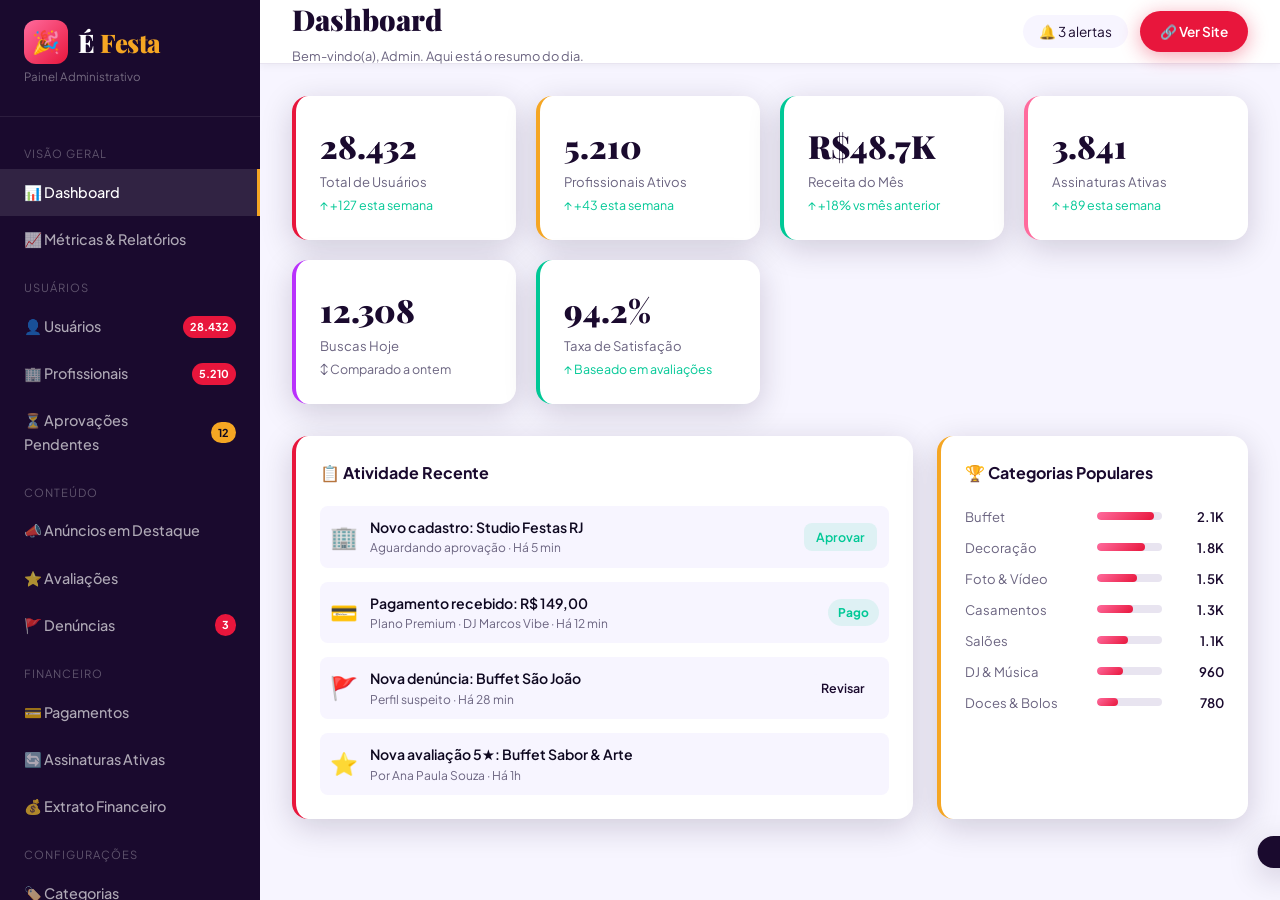
==== admin/index.html @ 1013c0ad "Add files via upload" ====
<!DOCTYPE html>
<html lang="pt-BR">
<head>
  <meta charset="UTF-8">
  <meta name="viewport" content="width=device-width, initial-scale=1.0">
  <title>Painel Administrativo — É Festa</title>
  <link rel="stylesheet" href="../css/style.css">
  <style>
    body { background: var(--cinza-claro); }
    .admin-topbar {
      height: 64px;
      background: white;
      border-bottom: 1px solid var(--cinza-medio);
      display: flex;
      align-items: center;
      justify-content: space-between;
      padding: 0 32px;
      position: fixed;
      top: 0;
      left: 260px;
      right: 0;
      z-index: 50;
      box-shadow: 0 2px 8px rgba(0,0,0,0.05);
    }
    .admin-sidebar { padding-top: 0; }
    .admin-logo-sidebar {
      padding: 20px 24px 30px;
      border-bottom: 1px solid rgba(255,255,255,0.08);
      margin-bottom: 12px;
    }
    .nav-group-title {
      font-size: 0.7rem;
      text-transform: uppercase;
      letter-spacing: 1px;
      color: rgba(255,255,255,0.3);
      padding: 16px 24px 6px;
    }
    .badge-nav {
      margin-left: auto;
      background: var(--cor-primaria);
      color: white;
      font-size: 0.68rem;
      font-weight: 700;
      padding: 2px 7px;
      border-radius: 100px;
    }
    .admin-main { padding-top: 96px; }
    .page-titulo {
      font-family: var(--fonte-display);
      font-size: 1.8rem;
      font-weight: 900;
      color: var(--cor-terciaria);
      margin-bottom: 4px;
    }
    .tabela-admin {
      width: 100%;
      border-collapse: collapse;
      font-size: 0.88rem;
    }
    .tabela-admin th {
      background: var(--cinza-claro);
      padding: 12px 16px;
      text-align: left;
      font-size: 0.78rem;
      font-weight: 700;
      text-transform: uppercase;
      letter-spacing: 0.5px;
      color: var(--cinza-texto);
    }
    .tabela-admin td {
      padding: 14px 16px;
      border-bottom: 1px solid var(--cinza-medio);
      color: var(--preto-suave);
    }
    .tabela-admin tr:hover td { background: var(--cinza-claro); }
    .status-ativo { background: rgba(0,200,150,0.1); color: var(--cor-verde); padding: 4px 10px; border-radius: 100px; font-size: 0.75rem; font-weight: 700; }
    .status-pendente { background: rgba(245,166,35,0.1); color: var(--cor-secundaria); padding: 4px 10px; border-radius: 100px; font-size: 0.75rem; font-weight: 700; }
    .status-bloqueado { background: rgba(232,22,60,0.1); color: var(--cor-primaria); padding: 4px 10px; border-radius: 100px; font-size: 0.75rem; font-weight: 700; }
    .acao-btn { padding: 6px 12px; border-radius: var(--raio-sm); font-size: 0.78rem; font-weight: 600; cursor: pointer; transition: var(--transicao); border: none; margin: 0 2px; }
    .acao-ver { background: var(--cinza-claro); color: var(--cor-terciaria); }
    .acao-bloquear { background: rgba(232,22,60,0.1); color: var(--cor-primaria); }
    .acao-aprovar { background: rgba(0,200,150,0.1); color: var(--cor-verde); }
    .grafico-barra {
      display: flex;
      flex-direction: column;
      gap: 10px;
    }
    .gb-item { display: flex; align-items: center; gap: 12px; }
    .gb-label { font-size: 0.82rem; color: var(--cinza-texto); width: 120px; flex-shrink: 0; }
    .gb-barra-wrap { flex: 1; height: 8px; background: var(--cinza-medio); border-radius: 4px; overflow: hidden; }
    .gb-barra { height: 100%; border-radius: 4px; background: var(--grad-rosa); }
    .gb-val { font-size: 0.82rem; font-weight: 600; color: var(--cor-terciaria); width: 50px; text-align: right; }
    .admin-card-acao {
      display: flex;
      align-items: center;
      gap: 16px;
      padding: 16px;
      background: var(--cinza-claro);
      border-radius: var(--raio-sm);
      margin-bottom: 12px;
      cursor: pointer;
      transition: var(--transicao);
    }
    .admin-card-acao:hover { background: rgba(232,22,60,0.05); }
    .admin-card-acao .emoji { font-size: 1.6rem; }
    .tabs-admin { display: flex; gap: 4px; margin-bottom: 24px; border-bottom: 2px solid var(--cinza-medio); }
    .tab-admin {
      padding: 10px 20px;
      font-size: 0.88rem;
      font-weight: 600;
      color: var(--cinza-texto);
      cursor: pointer;
      border-bottom: 2px solid transparent;
      margin-bottom: -2px;
      transition: var(--transicao);
      background: none;
      border-left: none;
      border-right: none;
      border-top: none;
    }
    .tab-admin.ativo { color: var(--cor-primaria); border-bottom-color: var(--cor-primaria); }
  </style>
</head>
<body>

<!-- SIDEBAR -->
<aside class="admin-sidebar">
  <div class="admin-logo-sidebar">
    <a href="../index.html" class="logo">
      <div class="logo-icon">🎉</div>
      <span class="logo-texto">É <span>Festa</span></span>
    </a>
    <div style="font-size:0.72rem;color:rgba(255,255,255,0.4);margin-top:4px;">Painel Administrativo</div>
  </div>

  <div class="nav-group-title">Visão Geral</div>
  <div class="admin-nav-item ativo" onclick="mostrarSecao('dashboard')">📊 Dashboard</div>
  <div class="admin-nav-item" onclick="mostrarSecao('metricas')">📈 Métricas & Relatórios</div>

  <div class="nav-group-title">Usuários</div>
  <div class="admin-nav-item" onclick="mostrarSecao('usuarios')">👤 Usuários <span class="badge-nav">28.432</span></div>
  <div class="admin-nav-item" onclick="mostrarSecao('profissionais')">🏢 Profissionais <span class="badge-nav">5.210</span></div>
  <div class="admin-nav-item" onclick="mostrarSecao('pendentes')">⏳ Aprovações Pendentes <span class="badge-nav" style="background:var(--cor-secundaria);color:var(--preto-suave);">12</span></div>

  <div class="nav-group-title">Conteúdo</div>
  <div class="admin-nav-item" onclick="mostrarSecao('anuncios')">📣 Anúncios em Destaque</div>
  <div class="admin-nav-item" onclick="mostrarSecao('avaliacoes')">⭐ Avaliações</div>
  <div class="admin-nav-item" onclick="mostrarSecao('denuncias')">🚩 Denúncias <span class="badge-nav">3</span></div>

  <div class="nav-group-title">Financeiro</div>
  <div class="admin-nav-item" onclick="mostrarSecao('pagamentos')">💳 Pagamentos</div>
  <div class="admin-nav-item" onclick="mostrarSecao('assinaturas')">🔄 Assinaturas Ativas</div>
  <div class="admin-nav-item" onclick="mostrarSecao('financeiro')">💰 Extrato Financeiro</div>

  <div class="nav-group-title">Configurações</div>
  <div class="admin-nav-item" onclick="mostrarSecao('categorias-adm')">🏷️ Categorias</div>
  <div class="admin-nav-item" onclick="mostrarSecao('configuracoes')">⚙️ Configurações</div>
  <div class="admin-nav-item" onclick="mostrarSecao('cms')">📄 Páginas & Conteúdo</div>

  <div style="padding: 20px 24px; margin-top: auto; border-top: 1px solid rgba(255,255,255,0.08);">
    <div style="display:flex;align-items:center;gap:10px;">
      <div style="width:36px;height:36px;background:var(--grad-rosa);border-radius:8px;display:flex;align-items:center;justify-content:center;font-size:1rem;">👑</div>
      <div>
        <div style="font-size:0.85rem;font-weight:600;color:white;">Admin Master</div>
        <div style="font-size:0.72rem;color:rgba(255,255,255,0.4);">admin@efesta.com.br</div>
      </div>
    </div>
    <a href="../index.html" style="display:block;margin-top:12px;font-size:0.8rem;color:rgba(255,255,255,0.4);">← Voltar ao site</a>
  </div>
</aside>

<!-- TOPBAR -->
<div class="admin-topbar">
  <div>
    <div class="page-titulo" id="topbar-titulo">Dashboard</div>
    <div style="font-size:0.8rem;color:var(--cinza-texto);" id="topbar-sub">Bem-vindo(a), Admin. Aqui está o resumo do dia.</div>
  </div>
  <div style="display:flex;align-items:center;gap:12px;">
    <button style="background:var(--cinza-claro);border:none;border-radius:100px;padding:8px 16px;font-size:0.85rem;cursor:pointer;font-family:var(--fonte-corpo);color:var(--cor-terciaria);">🔔 3 alertas</button>
    <a href="../index.html" class="btn btn-primario btn-sm">🔗 Ver Site</a>
  </div>
</div>

<!-- MAIN -->
<main class="admin-main">

  <!-- ===== DASHBOARD ===== -->
  <div id="secao-dashboard">
    <div class="stats-grid-admin">
      <div class="stat-admin-card" style="border-color:var(--cor-primaria);">
        <div class="stat-admin-val">28.432</div>
        <div class="stat-admin-label">Total de Usuários</div>
        <div style="font-size:0.78rem;color:var(--cor-verde);margin-top:4px;">↑ +127 esta semana</div>
      </div>
      <div class="stat-admin-card" style="border-color:var(--cor-secundaria);">
        <div class="stat-admin-val">5.210</div>
        <div class="stat-admin-label">Profissionais Ativos</div>
        <div style="font-size:0.78rem;color:var(--cor-verde);margin-top:4px;">↑ +43 esta semana</div>
      </div>
      <div class="stat-admin-card" style="border-color:var(--cor-verde);">
        <div class="stat-admin-val">R$48.7K</div>
        <div class="stat-admin-label">Receita do Mês</div>
        <div style="font-size:0.78rem;color:var(--cor-verde);margin-top:4px;">↑ +18% vs mês anterior</div>
      </div>
      <div class="stat-admin-card" style="border-color:var(--cor-acento);">
        <div class="stat-admin-val">3.841</div>
        <div class="stat-admin-label">Assinaturas Ativas</div>
        <div style="font-size:0.78rem;color:var(--cor-verde);margin-top:4px;">↑ +89 esta semana</div>
      </div>
      <div class="stat-admin-card" style="border-color:#B931FC;">
        <div class="stat-admin-val">12.308</div>
        <div class="stat-admin-label">Buscas Hoje</div>
        <div style="font-size:0.78rem;color:var(--cinza-texto);margin-top:4px;">↕ Comparado a ontem</div>
      </div>
      <div class="stat-admin-card" style="border-color:#00C896;">
        <div class="stat-admin-val">94.2%</div>
        <div class="stat-admin-label">Taxa de Satisfação</div>
        <div style="font-size:0.78rem;color:var(--cor-verde);margin-top:4px;">↑ Baseado em avaliações</div>
      </div>
    </div>

    <div style="display:grid;grid-template-columns:2fr 1fr;gap:24px;">
      <!-- Atividade recente -->
      <div class="stat-admin-card" style="border-left-color:var(--cor-primaria);">
        <div style="font-weight:700;color:var(--cor-terciaria);margin-bottom:20px;font-size:1rem;">📋 Atividade Recente</div>
        <div style="display:flex;flex-direction:column;gap:14px;">
          <div style="display:flex;align-items:center;gap:12px;padding:10px;background:var(--cinza-claro);border-radius:var(--raio-sm);">
            <span style="font-size:1.4rem;">🏢</span>
            <div>
              <div style="font-size:0.88rem;font-weight:600;">Novo cadastro: Studio Festas RJ</div>
              <div style="font-size:0.75rem;color:var(--cinza-texto);">Aguardando aprovação · Há 5 min</div>
            </div>
            <button class="acao-btn acao-aprovar" style="margin-left:auto;" onclick="mostrarToast('✅ Perfil aprovado!','sucesso')">Aprovar</button>
          </div>
          <div style="display:flex;align-items:center;gap:12px;padding:10px;background:var(--cinza-claro);border-radius:var(--raio-sm);">
            <span style="font-size:1.4rem;">💳</span>
            <div>
              <div style="font-size:0.88rem;font-weight:600;">Pagamento recebido: R$ 149,00</div>
              <div style="font-size:0.75rem;color:var(--cinza-texto);">Plano Premium · DJ Marcos Vibe · Há 12 min</div>
            </div>
            <span class="status-ativo" style="margin-left:auto;">Pago</span>
          </div>
          <div style="display:flex;align-items:center;gap:12px;padding:10px;background:var(--cinza-claro);border-radius:var(--raio-sm);">
            <span style="font-size:1.4rem;">🚩</span>
            <div>
              <div style="font-size:0.88rem;font-weight:600;">Nova denúncia: Buffet São João</div>
              <div style="font-size:0.75rem;color:var(--cinza-texto);">Perfil suspeito · Há 28 min</div>
            </div>
            <button class="acao-btn acao-ver" style="margin-left:auto;">Revisar</button>
          </div>
          <div style="display:flex;align-items:center;gap:12px;padding:10px;background:var(--cinza-claro);border-radius:var(--raio-sm);">
            <span style="font-size:1.4rem;">⭐</span>
            <div>
              <div style="font-size:0.88rem;font-weight:600;">Nova avaliação 5★: Buffet Sabor & Arte</div>
              <div style="font-size:0.75rem;color:var(--cinza-texto);">Por Ana Paula Souza · Há 1h</div>
            </div>
          </div>
        </div>
      </div>

      <!-- Categorias populares -->
      <div class="stat-admin-card" style="border-left-color:var(--cor-secundaria);">
        <div style="font-weight:700;color:var(--cor-terciaria);margin-bottom:20px;font-size:1rem;">🏆 Categorias Populares</div>
        <div class="grafico-barra">
          <div class="gb-item"><span class="gb-label">Buffet</span><div class="gb-barra-wrap"><div class="gb-barra" style="width:88%"></div></div><span class="gb-val">2.1K</span></div>
          <div class="gb-item"><span class="gb-label">Decoração</span><div class="gb-barra-wrap"><div class="gb-barra" style="width:74%"></div></div><span class="gb-val">1.8K</span></div>
          <div class="gb-item"><span class="gb-label">Foto & Vídeo</span><div class="gb-barra-wrap"><div class="gb-barra" style="width:62%"></div></div><span class="gb-val">1.5K</span></div>
          <div class="gb-item"><span class="gb-label">Casamentos</span><div class="gb-barra-wrap"><div class="gb-barra" style="width:55%"></div></div><span class="gb-val">1.3K</span></div>
          <div class="gb-item"><span class="gb-label">Salões</span><div class="gb-barra-wrap"><div class="gb-barra" style="width:48%"></div></div><span class="gb-val">1.1K</span></div>
          <div class="gb-item"><span class="gb-label">DJ & Música</span><div class="gb-barra-wrap"><div class="gb-barra" style="width:40%"></div></div><span class="gb-val">960</span></div>
          <div class="gb-item"><span class="gb-label">Doces & Bolos</span><div class="gb-barra-wrap"><div class="gb-barra" style="width:32%"></div></div><span class="gb-val">780</span></div>
        </div>
      </div>
    </div>
  </div>

  <!-- ===== USUÁRIOS ===== -->
  <div id="secao-usuarios" style="display:none;">
    <div style="display:flex;justify-content:space-between;align-items:center;margin-bottom:24px;">
      <div>
        <h2 class="page-titulo" style="font-size:1.4rem;">👤 Usuários</h2>
      </div>
      <div style="display:flex;gap:12px;">
        <input type="text" placeholder="Buscar usuário..." style="padding:10px 16px;border:2px solid var(--cinza-medio);border-radius:100px;font-family:var(--fonte-corpo);font-size:0.88rem;outline:none;">
        <button onclick="mostrarToast('📤 Exportando lista...','sucesso')" class="btn btn-secundario btn-sm">📤 Exportar</button>
      </div>
    </div>
    <div class="stat-admin-card" style="padding:0;overflow:hidden;">
      <table class="tabela-admin">
        <thead>
          <tr>
            <th>#</th>
            <th>Nome</th>
            <th>E-mail</th>
            <th>Telefone</th>
            <th>Cadastro</th>
            <th>Status</th>
            <th>Ações</th>
          </tr>
        </thead>
        <tbody>
          <tr>
            <td>1</td>
            <td><strong>Ana Paula Souza</strong></td>
            <td>ana@email.com</td>
            <td>(11) 99999-0001</td>
            <td>10/01/2025</td>
            <td><span class="status-ativo">Ativo</span></td>
            <td>
              <button class="acao-btn acao-ver">Ver</button>
              <button class="acao-btn acao-bloquear" onclick="mostrarToast('⚠️ Usuário bloqueado','')">Bloquear</button>
            </td>
          </tr>
          <tr>
            <td>2</td>
            <td><strong>Carlos Mendes</strong></td>
            <td>carlos@email.com</td>
            <td>(21) 98888-0002</td>
            <td>12/01/2025</td>
            <td><span class="status-ativo">Ativo</span></td>
            <td>
              <button class="acao-btn acao-ver">Ver</button>
              <button class="acao-btn acao-bloquear" onclick="mostrarToast('⚠️ Usuário bloqueado','')">Bloquear</button>
            </td>
          </tr>
          <tr>
            <td>3</td>
            <td><strong>Beatriz Costa</strong></td>
            <td>bea@email.com</td>
            <td>(31) 97777-0003</td>
            <td>15/01/2025</td>
            <td><span class="status-pendente">Pendente</span></td>
            <td>
              <button class="acao-btn acao-ver">Ver</button>
              <button class="acao-btn acao-aprovar" onclick="mostrarToast('✅ Usuário aprovado!','sucesso')">Aprovar</button>
            </td>
          </tr>
          <tr>
            <td>4</td>
            <td><strong>João Silva</strong></td>
            <td>joao@email.com</td>
            <td>(41) 96666-0004</td>
            <td>18/01/2025</td>
            <td><span class="status-bloqueado">Bloqueado</span></td>
            <td>
              <button class="acao-btn acao-ver">Ver</button>
              <button class="acao-btn acao-aprovar" onclick="mostrarToast('✅ Usuário desbloqueado!','sucesso')">Desbloquear</button>
            </td>
          </tr>
        </tbody>
      </table>
    </div>
  </div>

  <!-- ===== FINANCEIRO ===== -->
  <div id="secao-financeiro" style="display:none;">
    <h2 class="page-titulo" style="font-size:1.4rem;margin-bottom:24px;">💰 Extrato Financeiro</h2>
    <div class="stats-grid-admin" style="grid-template-columns:repeat(3,1fr);">
      <div class="stat-admin-card" style="border-color:var(--cor-verde);">
        <div class="stat-admin-val" style="color:var(--cor-verde);">R$48.720</div>
        <div class="stat-admin-label">Receita Total (Mês)</div>
      </div>
      <div class="stat-admin-card" style="border-color:var(--cor-secundaria);">
        <div class="stat-admin-val">3.841</div>
        <div class="stat-admin-label">Assinaturas Ativas</div>
      </div>
      <div class="stat-admin-card" style="border-color:var(--cor-acento);">
        <div class="stat-admin-val">R$12.300</div>
        <div class="stat-admin-label">Anúncios Destaque</div>
      </div>
    </div>
    <div class="stat-admin-card" style="padding:0;overflow:hidden;margin-top:0;">
      <div style="padding:20px 24px;border-bottom:1px solid var(--cinza-medio);font-weight:700;color:var(--cor-terciaria);">Últimas transações</div>
      <table class="tabela-admin">
        <thead>
          <tr>
            <th>Data</th>
            <th>Profissional</th>
            <th>Tipo</th>
            <th>Valor</th>
            <th>Status</th>
            <th>Método</th>
          </tr>
        </thead>
        <tbody>
          <tr><td>26/03/2025</td><td>DJ Marcos Vibe</td><td>Plano Premium</td><td><strong>R$ 149,00</strong></td><td><span class="status-ativo">Pago</span></td><td>Mercado Pago</td></tr>
          <tr><td>25/03/2025</td><td>Studio Flor & Vida</td><td>Anúncio Destaque</td><td><strong>R$ 89,00</strong></td><td><span class="status-ativo">Pago</span></td><td>Cartão</td></tr>
          <tr><td>25/03/2025</td><td>Lente Mágica</td><td>Plano Profissional</td><td><strong>R$ 89,00</strong></td><td><span class="status-ativo">Pago</span></td><td>Pix</td></tr>
          <tr><td>24/03/2025</td><td>Buffet Sabor & Arte</td><td>Anúncio Destaque</td><td><strong>R$ 249,00</strong></td><td><span class="status-ativo">Pago</span></td><td>Mercado Pago</td></tr>
          <tr><td>24/03/2025</td><td>Doce Vida Confeitaria</td><td>Plano Premium</td><td><strong>R$ 149,00</strong></td><td><span class="status-pendente">Pendente</span></td><td>Boleto</td></tr>
        </tbody>
      </table>
    </div>
  </div>

</main>

<div class="toast" id="toast"></div>

<script src="../js/main.js"></script>
<script>
function mostrarSecao(id) {
  document.querySelectorAll('[id^="secao-"]').forEach(s => s.style.display = 'none');
  const el = document.getElementById('secao-' + id);
  if (el) el.style.display = 'block';
  document.querySelectorAll('.admin-nav-item').forEach(n => n.classList.remove('ativo'));
  event.target.classList.add('ativo');
  const titulos = {
    dashboard:'Dashboard',usuarios:'Usuários',profissionais:'Profissionais',
    pagamentos:'Pagamentos',financeiro:'Extrato Financeiro',pendentes:'Aprovações Pendentes',
    anuncios:'Anúncios em Destaque',avaliacoes:'Avaliações',denuncias:'Denúncias',
    configuracoes:'Configurações',metricas:'Métricas & Relatórios',
    categorias_adm:'Categorias',cms:'Páginas & Conteúdo',assinaturas:'Assinaturas'
  };
  document.getElementById('topbar-titulo').textContent = titulos[id] || 'Painel';
  document.getElementById('topbar-sub').textContent = 'Gerenciamento › ' + (titulos[id] || id);
}
</script>
</body>
</html>
---- css/style.css ----
/* =============================================
   É FESTA — Design System
   Paleta: Festivo, quente, vibrante e elegante
   ============================================= */

@import url('https://fonts.googleapis.com/css2?family=Playfair+Display:wght@700;900&family=Plus+Jakarta+Sans:wght@300;400;500;600;700&display=swap');

:root {
  /* Cores principais */
  --cor-primaria: #E8163C;      /* Vermelho festivo */
  --cor-secundaria: #F5A623;    /* Dourado vibrante */
  --cor-terciaria: #1A0A2E;     /* Roxo escuro profundo */
  --cor-acento: #FF6B9D;        /* Rosa festa */
  --cor-verde: #00C896;         /* Verde destaque */

  /* Neutros */
  --branco: #FFFFFF;
  --cinza-claro: #F7F5FF;
  --cinza-medio: #E8E4F0;
  --cinza-texto: #6B6480;
  --preto-suave: #0E0820;

  /* Gradientes */
  --grad-hero: linear-gradient(135deg, #1A0A2E 0%, #3D1560 50%, #E8163C 100%);
  --grad-card: linear-gradient(135deg, #1A0A2E, #2D0F4E);
  --grad-dourado: linear-gradient(90deg, #F5A623, #FFD700, #F5A623);
  --grad-rosa: linear-gradient(135deg, #FF6B9D, #E8163C);

  /* Tipografia */
  --fonte-display: 'Playfair Display', serif;
  --fonte-corpo: 'Plus Jakarta Sans', sans-serif;

  /* Sombras */
  --sombra-card: 0 8px 32px rgba(26, 10, 46, 0.18);
  --sombra-hover: 0 16px 48px rgba(232, 22, 60, 0.25);
  --sombra-dourada: 0 8px 32px rgba(245, 166, 35, 0.35);

  /* Bordas */
  --raio: 16px;
  --raio-sm: 8px;
  --raio-xl: 32px;

  /* Transições */
  --transicao: all 0.3s cubic-bezier(0.4, 0, 0.2, 1);
}

/* ====== RESET & BASE ====== */
*, *::before, *::after { box-sizing: border-box; margin: 0; padding: 0; }

html { scroll-behavior: smooth; }

body {
  font-family: var(--fonte-corpo);
  color: var(--preto-suave);
  background: var(--branco);
  line-height: 1.6;
  overflow-x: hidden;
}

a { text-decoration: none; color: inherit; }
img { max-width: 100%; display: block; }
ul { list-style: none; }
button { cursor: pointer; border: none; font-family: var(--fonte-corpo); }

/* ====== UTILITÁRIOS ====== */
.container {
  max-width: 1280px;
  margin: 0 auto;
  padding: 0 24px;
}

.secao { padding: 80px 0; }

.titulo-secao {
  font-family: var(--fonte-display);
  font-size: clamp(2rem, 4vw, 3rem);
  color: var(--cor-terciaria);
  margin-bottom: 16px;
}

.titulo-secao span { color: var(--cor-primaria); }

.subtitulo-secao {
  font-size: 1.1rem;
  color: var(--cinza-texto);
  max-width: 600px;
}

.badge {
  display: inline-flex;
  align-items: center;
  gap: 6px;
  background: rgba(232, 22, 60, 0.1);
  color: var(--cor-primaria);
  border: 1px solid rgba(232, 22, 60, 0.25);
  border-radius: 100px;
  padding: 6px 16px;
  font-size: 0.8rem;
  font-weight: 600;
  letter-spacing: 0.5px;
  text-transform: uppercase;
  margin-bottom: 20px;
}

/* ====== BOTÕES ====== */
.btn {
  display: inline-flex;
  align-items: center;
  justify-content: center;
  gap: 8px;
  padding: 14px 28px;
  border-radius: 100px;
  font-size: 0.95rem;
  font-weight: 600;
  transition: var(--transicao);
  white-space: nowrap;
}

.btn-primario {
  background: var(--cor-primaria);
  color: var(--branco);
  box-shadow: 0 4px 20px rgba(232, 22, 60, 0.4);
}
.btn-primario:hover {
  background: #c4102e;
  transform: translateY(-2px);
  box-shadow: 0 8px 30px rgba(232, 22, 60, 0.5);
}

.btn-secundario {
  background: transparent;
  color: var(--cor-primaria);
  border: 2px solid var(--cor-primaria);
}
.btn-secundario:hover {
  background: var(--cor-primaria);
  color: var(--branco);
  transform: translateY(-2px);
}

.btn-dourado {
  background: var(--grad-dourado);
  color: var(--preto-suave);
  font-weight: 700;
  box-shadow: var(--sombra-dourada);
}
.btn-dourado:hover {
  transform: translateY(-2px);
  box-shadow: 0 12px 40px rgba(245, 166, 35, 0.5);
}

.btn-branco {
  background: var(--branco);
  color: var(--cor-primaria);
  font-weight: 700;
}
.btn-branco:hover {
  background: var(--cinza-claro);
  transform: translateY(-2px);
}

.btn-lg { padding: 18px 40px; font-size: 1.05rem; }
.btn-sm { padding: 10px 20px; font-size: 0.85rem; }

/* ====== HEADER / NAVBAR ====== */
.header {
  position: fixed;
  top: 0;
  width: 100%;
  z-index: 1000;
  transition: var(--transicao);
  padding: 16px 0;
}

.header.scrolled {
  background: rgba(26, 10, 46, 0.97);
  backdrop-filter: blur(20px);
  padding: 10px 0;
  box-shadow: 0 4px 30px rgba(0,0,0,0.3);
}

.header-inner {
  display: flex;
  align-items: center;
  justify-content: space-between;
  gap: 32px;
}

.logo {
  display: flex;
  align-items: center;
  gap: 10px;
}

.logo-icon {
  width: 44px;
  height: 44px;
  background: var(--grad-rosa);
  border-radius: 12px;
  display: flex;
  align-items: center;
  justify-content: center;
  font-size: 1.4rem;
}

.logo-texto {
  font-family: var(--fonte-display);
  font-size: 1.6rem;
  font-weight: 900;
  color: var(--branco);
  letter-spacing: -0.5px;
}

.logo-texto span { color: var(--cor-secundaria); }

.nav-links {
  display: flex;
  align-items: center;
  gap: 8px;
}

.nav-links a {
  color: rgba(255,255,255,0.85);
  font-size: 0.9rem;
  font-weight: 500;
  padding: 8px 14px;
  border-radius: var(--raio-sm);
  transition: var(--transicao);
}

.nav-links a:hover {
  color: var(--branco);
  background: rgba(255,255,255,0.1);
}

.nav-acoes {
  display: flex;
  align-items: center;
  gap: 12px;
}

.btn-login-nav {
  color: var(--branco) !important;
  border: 1px solid rgba(255,255,255,0.3);
  padding: 8px 20px;
  border-radius: 100px;
  font-size: 0.9rem;
  font-weight: 600;
  transition: var(--transicao);
}

.btn-login-nav:hover {
  background: rgba(255,255,255,0.15) !important;
}

.menu-mobile {
  display: none;
  flex-direction: column;
  gap: 5px;
  background: none;
  padding: 8px;
}

.menu-mobile span {
  display: block;
  width: 24px;
  height: 2px;
  background: var(--branco);
  border-radius: 2px;
  transition: var(--transicao);
}

/* ====== HERO ====== */
.hero {
  min-height: 100vh;
  background: var(--grad-hero);
  position: relative;
  display: flex;
  align-items: center;
  overflow: hidden;
  padding-top: 80px;
}

.hero::before {
  content: '';
  position: absolute;
  inset: 0;
  background: url("data:image/svg+xml,%3Csvg width='60' height='60' viewBox='0 0 60 60' xmlns='http://www.w3.org/2000/svg'%3E%3Cg fill='none' fill-rule='evenodd'%3E%3Cg fill='%23ffffff' fill-opacity='0.03'%3E%3Ccircle cx='30' cy='30' r='2'/%3E%3C/g%3E%3C/g%3E%3C/svg%3E");
}

.hero-confetti {
  position: absolute;
  inset: 0;
  pointer-events: none;
  overflow: hidden;
}

.confete {
  position: absolute;
  width: 8px;
  height: 8px;
  border-radius: 2px;
  animation: confete-cair linear infinite;
  opacity: 0;
}

@keyframes confete-cair {
  0%   { transform: translateY(-20px) rotate(0deg); opacity: 1; }
  100% { transform: translateY(110vh) rotate(720deg); opacity: 0; }
}

.hero-conteudo {
  position: relative;
  z-index: 2;
  display: grid;
  grid-template-columns: 1fr 1fr;
  gap: 64px;
  align-items: center;
  padding: 80px 0;
}

.hero-texto .badge { background: rgba(245,166,35,0.15); color: var(--cor-secundaria); border-color: rgba(245,166,35,0.3); }

.hero-titulo {
  font-family: var(--fonte-display);
  font-size: clamp(2.8rem, 5vw, 4.5rem);
  font-weight: 900;
  color: var(--branco);
  line-height: 1.1;
  margin-bottom: 24px;
}

.hero-titulo .destaque {
  color: var(--cor-secundaria);
  position: relative;
}

.hero-subtitulo {
  font-size: 1.15rem;
  color: rgba(255,255,255,0.75);
  margin-bottom: 40px;
  max-width: 500px;
  line-height: 1.7;
}

.hero-acoes {
  display: flex;
  gap: 16px;
  flex-wrap: wrap;
  margin-bottom: 48px;
}

.hero-stats {
  display: flex;
  gap: 32px;
}

.hero-stat {
  text-align: left;
}

.hero-stat-num {
  font-family: var(--fonte-display);
  font-size: 2rem;
  font-weight: 900;
  color: var(--cor-secundaria);
  line-height: 1;
}

.hero-stat-label {
  font-size: 0.8rem;
  color: rgba(255,255,255,0.6);
  text-transform: uppercase;
  letter-spacing: 0.5px;
}

.hero-visual {
  position: relative;
}

.hero-cards-flutuantes {
  position: relative;
  height: 500px;
}

.card-flutuante {
  position: absolute;
  background: rgba(255,255,255,0.08);
  backdrop-filter: blur(20px);
  border: 1px solid rgba(255,255,255,0.15);
  border-radius: var(--raio);
  padding: 20px;
  color: var(--branco);
  animation: flutuar 4s ease-in-out infinite;
}

.card-flutuante:nth-child(1) { top: 0; right: 0; width: 220px; animation-delay: 0s; }
.card-flutuante:nth-child(2) { top: 40%; left: 0; width: 200px; animation-delay: 1.5s; }
.card-flutuante:nth-child(3) { bottom: 0; right: 15%; width: 240px; animation-delay: 0.8s; }

@keyframes flutuar {
  0%, 100% { transform: translateY(0px); }
  50%       { transform: translateY(-12px); }
}

.card-flutuante .cf-emoji { font-size: 1.8rem; margin-bottom: 8px; }
.card-flutuante .cf-titulo { font-weight: 700; font-size: 0.95rem; }
.card-flutuante .cf-sub { font-size: 0.8rem; opacity: 0.7; margin-top: 4px; }
.card-flutuante .cf-valor {
  font-family: var(--fonte-display);
  font-size: 1.4rem;
  font-weight: 700;
  color: var(--cor-secundaria);
  margin-top: 10px;
}

/* ====== BARRA DE BUSCA ====== */
.busca-principal {
  background: rgba(255,255,255,0.06);
  backdrop-filter: blur(20px);
  border: 1px solid rgba(255,255,255,0.15);
  border-radius: var(--raio-xl);
  padding: 8px 8px 8px 24px;
  display: flex;
  align-items: center;
  gap: 12px;
  margin-top: 32px;
  max-width: 580px;
}

.busca-principal input {
  flex: 1;
  background: none;
  border: none;
  color: var(--branco);
  font-size: 1rem;
  font-family: var(--fonte-corpo);
  outline: none;
}

.busca-principal input::placeholder { color: rgba(255,255,255,0.5); }

/* ====== CATEGORIAS ====== */
.categorias-grid {
  display: grid;
  grid-template-columns: repeat(auto-fill, minmax(140px, 1fr));
  gap: 16px;
  margin-top: 40px;
}

.categoria-card {
  background: var(--branco);
  border: 2px solid var(--cinza-medio);
  border-radius: var(--raio);
  padding: 24px 16px;
  text-align: center;
  cursor: pointer;
  transition: var(--transicao);
}

.categoria-card:hover {
  border-color: var(--cor-primaria);
  transform: translateY(-4px);
  box-shadow: var(--sombra-hover);
}

.categoria-card.ativo {
  background: var(--cor-terciaria);
  border-color: var(--cor-terciaria);
  color: var(--branco);
}

.cat-emoji { font-size: 2rem; margin-bottom: 10px; }
.cat-nome { font-size: 0.82rem; font-weight: 600; color: var(--cor-terciaria); }
.categoria-card.ativo .cat-nome { color: var(--branco); }
.cat-qtd { font-size: 0.72rem; color: var(--cinza-texto); margin-top: 4px; }
.categoria-card.ativo .cat-qtd { color: rgba(255,255,255,0.6); }

/* ====== DESTAQUES / CARROSSEL ====== */
.destaques { background: var(--cinza-claro); }

.carrossel-header {
  display: flex;
  justify-content: space-between;
  align-items: flex-end;
  margin-bottom: 32px;
}

.carrossel-controls {
  display: flex;
  gap: 10px;
}

.ctrl-btn {
  width: 44px;
  height: 44px;
  border-radius: 50%;
  border: 2px solid var(--cinza-medio);
  background: var(--branco);
  display: flex;
  align-items: center;
  justify-content: center;
  font-size: 1rem;
  color: var(--cor-terciaria);
  transition: var(--transicao);
}

.ctrl-btn:hover {
  background: var(--cor-primaria);
  border-color: var(--cor-primaria);
  color: var(--branco);
}

.carrossel-wrapper { overflow: hidden; }

.carrossel-track {
  display: flex;
  gap: 24px;
  transition: transform 0.5s cubic-bezier(0.4, 0, 0.2, 1);
}

/* ====== CARD DE ANUNCIANTE ====== */
.anuncio-card {
  flex: 0 0 300px;
  background: var(--branco);
  border-radius: var(--raio);
  overflow: hidden;
  box-shadow: var(--sombra-card);
  transition: var(--transicao);
  position: relative;
  cursor: pointer;
}

.anuncio-card:hover {
  transform: translateY(-6px);
  box-shadow: var(--sombra-hover);
}

.anuncio-img {
  height: 200px;
  background: var(--grad-card);
  position: relative;
  overflow: hidden;
}

.anuncio-img img {
  width: 100%;
  height: 100%;
  object-fit: cover;
  transition: transform 0.5s ease;
}

.anuncio-card:hover .anuncio-img img { transform: scale(1.05); }

.anuncio-badge-destaque {
  position: absolute;
  top: 12px;
  left: 12px;
  background: var(--grad-dourado);
  color: var(--preto-suave);
  font-size: 0.72rem;
  font-weight: 700;
  padding: 4px 12px;
  border-radius: 100px;
  letter-spacing: 0.3px;
  z-index: 2;
}

.anuncio-cat-badge {
  position: absolute;
  top: 12px;
  right: 12px;
  background: rgba(26, 10, 46, 0.75);
  color: var(--branco);
  font-size: 0.72rem;
  font-weight: 600;
  padding: 4px 10px;
  border-radius: 100px;
  backdrop-filter: blur(10px);
  z-index: 2;
}

.anuncio-corpo {
  padding: 20px;
}

.anuncio-nome {
  font-weight: 700;
  font-size: 1rem;
  color: var(--preto-suave);
  margin-bottom: 6px;
}

.anuncio-cat { font-size: 0.82rem; color: var(--cinza-texto); margin-bottom: 10px; }

.anuncio-info {
  display: flex;
  align-items: center;
  justify-content: space-between;
  margin-top: 16px;
}

.anuncio-avaliacao {
  display: flex;
  align-items: center;
  gap: 4px;
  font-size: 0.85rem;
  font-weight: 600;
  color: #F5A623;
}

.anuncio-local {
  font-size: 0.78rem;
  color: var(--cinza-texto);
  display: flex;
  align-items: center;
  gap: 4px;
}

.anuncio-preco {
  font-size: 0.85rem;
  color: var(--cor-verde);
  font-weight: 700;
}

.anuncio-ver-perfil {
  display: block;
  text-align: center;
  margin-top: 16px;
  padding: 10px;
  background: var(--cinza-claro);
  border-radius: var(--raio-sm);
  font-size: 0.85rem;
  font-weight: 600;
  color: var(--cor-terciaria);
  transition: var(--transicao);
}

.anuncio-ver-perfil:hover {
  background: var(--cor-primaria);
  color: var(--branco);
}

/* ====== COMO FUNCIONA ====== */
.como-funciona { background: var(--cor-terciaria); }
.como-funciona .titulo-secao { color: var(--branco); }
.como-funciona .subtitulo-secao { color: rgba(255,255,255,0.6); }

.steps-grid {
  display: grid;
  grid-template-columns: repeat(auto-fit, minmax(220px, 1fr));
  gap: 32px;
  margin-top: 56px;
}

.step-card {
  text-align: center;
  position: relative;
}

.step-num {
  width: 64px;
  height: 64px;
  background: var(--grad-rosa);
  border-radius: 50%;
  display: flex;
  align-items: center;
  justify-content: center;
  font-family: var(--fonte-display);
  font-size: 1.6rem;
  font-weight: 900;
  color: var(--branco);
  margin: 0 auto 20px;
  box-shadow: 0 8px 24px rgba(232,22,60,0.4);
}

.step-titulo {
  font-weight: 700;
  font-size: 1.05rem;
  color: var(--branco);
  margin-bottom: 10px;
}

.step-desc {
  font-size: 0.9rem;
  color: rgba(255,255,255,0.6);
  line-height: 1.6;
}

.step-conector {
  position: absolute;
  top: 32px;
  right: -16px;
  width: 32px;
  height: 2px;
  background: rgba(245,166,35,0.4);
}

/* ====== PLANOS ====== */
.planos-grid {
  display: grid;
  grid-template-columns: repeat(auto-fit, minmax(280px, 1fr));
  gap: 24px;
  margin-top: 48px;
}

.plano-card {
  background: var(--branco);
  border: 2px solid var(--cinza-medio);
  border-radius: var(--raio-xl);
  padding: 36px 28px;
  position: relative;
  transition: var(--transicao);
}

.plano-card:hover {
  border-color: var(--cor-primaria);
  transform: translateY(-4px);
  box-shadow: var(--sombra-hover);
}

.plano-card.destaque-plano {
  background: var(--cor-terciaria);
  border-color: var(--cor-secundaria);
  color: var(--branco);
}

.plano-badge-popular {
  position: absolute;
  top: -14px;
  left: 50%;
  transform: translateX(-50%);
  background: var(--grad-dourado);
  color: var(--preto-suave);
  font-size: 0.78rem;
  font-weight: 700;
  padding: 6px 20px;
  border-radius: 100px;
  letter-spacing: 0.5px;
  white-space: nowrap;
}

.plano-nome {
  font-size: 0.85rem;
  font-weight: 600;
  text-transform: uppercase;
  letter-spacing: 1px;
  color: var(--cinza-texto);
  margin-bottom: 8px;
}

.plano-card.destaque-plano .plano-nome { color: rgba(255,255,255,0.6); }

.plano-preco {
  font-family: var(--fonte-display);
  font-size: 3rem;
  font-weight: 900;
  color: var(--cor-terciaria);
  line-height: 1;
  margin-bottom: 4px;
}

.plano-card.destaque-plano .plano-preco { color: var(--cor-secundaria); }

.plano-preco sup { font-size: 1.2rem; vertical-align: super; }
.plano-preco span { font-size: 1rem; font-weight: 400; color: var(--cinza-texto); }
.plano-card.destaque-plano .plano-preco span { color: rgba(255,255,255,0.5); }

.plano-periodo { font-size: 0.82rem; color: var(--cinza-texto); margin-bottom: 28px; }
.plano-card.destaque-plano .plano-periodo { color: rgba(255,255,255,0.5); }

.plano-features {
  display: flex;
  flex-direction: column;
  gap: 12px;
  margin-bottom: 32px;
}

.plano-feature {
  display: flex;
  align-items: center;
  gap: 10px;
  font-size: 0.9rem;
}

.plano-feature .check {
  width: 20px;
  height: 20px;
  border-radius: 50%;
  background: rgba(0, 200, 150, 0.15);
  color: var(--cor-verde);
  display: flex;
  align-items: center;
  justify-content: center;
  font-size: 0.7rem;
  flex-shrink: 0;
}

.plano-card.destaque-plano .plano-feature .check {
  background: rgba(0,200,150,0.25);
}

/* ====== SEÇÃO ANÚNCIOS DESTAQUE ====== */
.anuncios-preco {
  background: var(--cinza-claro);
  border-radius: var(--raio-xl);
  padding: 40px;
  margin-top: 24px;
}

.anuncios-preco-grid {
  display: grid;
  grid-template-columns: repeat(auto-fit, minmax(200px, 1fr));
  gap: 16px;
  margin-top: 24px;
}

.ap-item {
  background: var(--branco);
  border-radius: var(--raio);
  padding: 24px;
  border: 2px solid transparent;
  cursor: pointer;
  transition: var(--transicao);
  text-align: center;
}

.ap-item:hover, .ap-item.selecionado {
  border-color: var(--cor-primaria);
  transform: translateY(-2px);
  box-shadow: var(--sombra-card);
}

.ap-tipo { font-size: 0.8rem; color: var(--cinza-texto); font-weight: 500; }
.ap-preco {
  font-family: var(--fonte-display);
  font-size: 1.8rem;
  font-weight: 900;
  color: var(--cor-primaria);
  margin: 8px 0 4px;
}
.ap-desc { font-size: 0.78rem; color: var(--cinza-texto); }

/* ====== DEPOIMENTOS ====== */
.depo-grid {
  display: grid;
  grid-template-columns: repeat(auto-fit, minmax(280px, 1fr));
  gap: 24px;
  margin-top: 48px;
}

.depo-card {
  background: var(--branco);
  border-radius: var(--raio);
  padding: 28px;
  border: 1px solid var(--cinza-medio);
  transition: var(--transicao);
}

.depo-card:hover {
  border-color: var(--cor-primaria);
  box-shadow: var(--sombra-card);
}

.depo-estrelas { color: var(--cor-secundaria); font-size: 1rem; margin-bottom: 14px; }
.depo-texto { font-size: 0.92rem; color: var(--cinza-texto); line-height: 1.7; font-style: italic; margin-bottom: 20px; }
.depo-autor { display: flex; align-items: center; gap: 12px; }

.depo-avatar {
  width: 44px;
  height: 44px;
  border-radius: 50%;
  display: flex;
  align-items: center;
  justify-content: center;
  font-size: 1.2rem;
  flex-shrink: 0;
}

.depo-nome { font-weight: 700; font-size: 0.9rem; }
.depo-cargo { font-size: 0.78rem; color: var(--cinza-texto); }

/* ====== CTA FINAL ====== */
.cta-final {
  background: var(--grad-hero);
  text-align: center;
  padding: 100px 0;
  position: relative;
  overflow: hidden;
}

.cta-final h2 {
  font-family: var(--fonte-display);
  font-size: clamp(2rem, 4vw, 3.5rem);
  font-weight: 900;
  color: var(--branco);
  margin-bottom: 20px;
}

.cta-final p {
  font-size: 1.1rem;
  color: rgba(255,255,255,0.7);
  max-width: 500px;
  margin: 0 auto 40px;
}

.cta-btns {
  display: flex;
  gap: 16px;
  justify-content: center;
  flex-wrap: wrap;
}

/* ====== FOOTER ====== */
.footer {
  background: var(--preto-suave);
  color: rgba(255,255,255,0.7);
  padding: 64px 0 32px;
}

.footer-grid {
  display: grid;
  grid-template-columns: 2fr 1fr 1fr 1fr;
  gap: 48px;
  padding-bottom: 48px;
  border-bottom: 1px solid rgba(255,255,255,0.08);
  margin-bottom: 32px;
}

.footer-brand .logo-texto { font-size: 1.4rem; }
.footer-desc { font-size: 0.88rem; line-height: 1.7; margin: 16px 0 24px; max-width: 280px; }

.footer-social {
  display: flex;
  gap: 10px;
}

.social-btn {
  width: 38px;
  height: 38px;
  border-radius: 10px;
  background: rgba(255,255,255,0.08);
  display: flex;
  align-items: center;
  justify-content: center;
  font-size: 1rem;
  transition: var(--transicao);
  color: rgba(255,255,255,0.7);
}

.social-btn:hover { background: var(--cor-primaria); color: var(--branco); }

.footer-col h4 {
  font-size: 0.85rem;
  font-weight: 700;
  color: var(--branco);
  text-transform: uppercase;
  letter-spacing: 0.8px;
  margin-bottom: 20px;
}

.footer-col ul { display: flex; flex-direction: column; gap: 10px; }

.footer-col ul a {
  font-size: 0.88rem;
  color: rgba(255,255,255,0.6);
  transition: var(--transicao);
}

.footer-col ul a:hover { color: var(--cor-secundaria); }

.footer-bottom {
  display: flex;
  align-items: center;
  justify-content: space-between;
  flex-wrap: wrap;
  gap: 16px;
}

.footer-bottom p { font-size: 0.82rem; }

.footer-badges { display: flex; gap: 10px; align-items: center; }
.footer-badge {
  background: rgba(255,255,255,0.08);
  padding: 6px 14px;
  border-radius: var(--raio-sm);
  font-size: 0.76rem;
  font-weight: 600;
}

/* ====== MODAL ====== */
.modal-overlay {
  position: fixed;
  inset: 0;
  background: rgba(14, 8, 32, 0.85);
  backdrop-filter: blur(10px);
  z-index: 9999;
  display: flex;
  align-items: center;
  justify-content: center;
  padding: 24px;
  opacity: 0;
  pointer-events: none;
  transition: opacity 0.3s;
}

.modal-overlay.ativo {
  opacity: 1;
  pointer-events: all;
}

.modal {
  background: var(--branco);
  border-radius: var(--raio-xl);
  padding: 40px;
  width: 100%;
  max-width: 500px;
  transform: scale(0.9);
  transition: transform 0.3s;
  position: relative;
  max-height: 90vh;
  overflow-y: auto;
}

.modal-overlay.ativo .modal { transform: scale(1); }

.modal-fechar {
  position: absolute;
  top: 16px;
  right: 16px;
  width: 36px;
  height: 36px;
  border-radius: 50%;
  background: var(--cinza-medio);
  border: none;
  font-size: 1.1rem;
  cursor: pointer;
  transition: var(--transicao);
  display: flex;
  align-items: center;
  justify-content: center;
}

.modal-fechar:hover { background: var(--cor-primaria); color: var(--branco); }

.modal-logo { text-align: center; margin-bottom: 24px; }
.modal-titulo {
  font-family: var(--fonte-display);
  font-size: 1.8rem;
  font-weight: 900;
  text-align: center;
  color: var(--cor-terciaria);
  margin-bottom: 8px;
}

.modal-sub { text-align: center; color: var(--cinza-texto); font-size: 0.9rem; margin-bottom: 28px; }

.tabs-modal {
  display: flex;
  background: var(--cinza-claro);
  border-radius: 100px;
  padding: 4px;
  margin-bottom: 28px;
}

.tab-modal {
  flex: 1;
  padding: 10px;
  border-radius: 100px;
  font-size: 0.88rem;
  font-weight: 600;
  background: none;
  color: var(--cinza-texto);
  border: none;
  transition: var(--transicao);
}

.tab-modal.ativo {
  background: var(--branco);
  color: var(--cor-terciaria);
  box-shadow: 0 2px 8px rgba(0,0,0,0.1);
}

.form-grupo {
  margin-bottom: 18px;
}

.form-grupo label {
  display: block;
  font-size: 0.85rem;
  font-weight: 600;
  color: var(--cor-terciaria);
  margin-bottom: 8px;
}

.form-grupo input, .form-grupo select, .form-grupo textarea {
  width: 100%;
  padding: 13px 16px;
  border: 2px solid var(--cinza-medio);
  border-radius: var(--raio-sm);
  font-size: 0.95rem;
  font-family: var(--fonte-corpo);
  color: var(--preto-suave);
  transition: var(--transicao);
  background: var(--branco);
  outline: none;
}

.form-grupo input:focus, .form-grupo select:focus, .form-grupo textarea:focus {
  border-color: var(--cor-primaria);
  box-shadow: 0 0 0 3px rgba(232,22,60,0.1);
}

.form-divider {
  display: flex;
  align-items: center;
  gap: 12px;
  margin: 20px 0;
  color: var(--cinza-texto);
  font-size: 0.82rem;
}

.form-divider::before, .form-divider::after {
  content: '';
  flex: 1;
  height: 1px;
  background: var(--cinza-medio);
}

.btn-google {
  width: 100%;
  padding: 13px;
  border: 2px solid var(--cinza-medio);
  border-radius: var(--raio-sm);
  background: var(--branco);
  font-size: 0.95rem;
  font-weight: 600;
  color: var(--preto-suave);
  display: flex;
  align-items: center;
  justify-content: center;
  gap: 10px;
  cursor: pointer;
  transition: var(--transicao);
  font-family: var(--fonte-corpo);
}

.btn-google:hover { border-color: #4285F4; box-shadow: 0 2px 12px rgba(66,133,244,0.2); }

.tipo-cadastro-escolha {
  display: grid;
  grid-template-columns: 1fr 1fr;
  gap: 12px;
  margin-bottom: 24px;
}

.tipo-opcao {
  border: 2px solid var(--cinza-medio);
  border-radius: var(--raio);
  padding: 16px;
  text-align: center;
  cursor: pointer;
  transition: var(--transicao);
}

.tipo-opcao:hover, .tipo-opcao.ativo {
  border-color: var(--cor-primaria);
  background: rgba(232,22,60,0.05);
}

.tipo-opcao .tipo-emoji { font-size: 2rem; margin-bottom: 8px; }
.tipo-opcao .tipo-label { font-size: 0.85rem; font-weight: 700; color: var(--cor-terciaria); }
.tipo-opcao .tipo-desc { font-size: 0.75rem; color: var(--cinza-texto); margin-top: 4px; }

/* ====== NOTIFICAÇÃO TOAST ====== */
.toast {
  position: fixed;
  bottom: 32px;
  right: 32px;
  background: var(--cor-terciaria);
  color: var(--branco);
  padding: 16px 24px;
  border-radius: var(--raio);
  font-size: 0.9rem;
  font-weight: 600;
  box-shadow: var(--sombra-card);
  transform: translateX(120%);
  transition: transform 0.4s cubic-bezier(0.4,0,0.2,1);
  z-index: 10000;
  display: flex;
  align-items: center;
  gap: 10px;
  max-width: 350px;
}

.toast.mostrar { transform: translateX(0); }
.toast.sucesso { background: var(--cor-verde); color: var(--branco); }
.toast.erro { background: var(--cor-primaria); }

/* ====== MAPA ====== */
.mapa-container {
  height: 400px;
  border-radius: var(--raio);
  overflow: hidden;
  border: 2px solid var(--cinza-medio);
}

/* ====== PERFIL DO PROFISSIONAL ====== */
.perfil-header {
  background: var(--grad-hero);
  padding: 100px 0 60px;
  color: var(--branco);
}

.perfil-info {
  display: grid;
  grid-template-columns: auto 1fr auto;
  gap: 32px;
  align-items: center;
}

.perfil-avatar {
  width: 120px;
  height: 120px;
  border-radius: var(--raio);
  border: 4px solid rgba(255,255,255,0.3);
  overflow: hidden;
  background: var(--grad-rosa);
  display: flex;
  align-items: center;
  justify-content: center;
  font-size: 3rem;
}

.perfil-nome {
  font-family: var(--fonte-display);
  font-size: 2.2rem;
  font-weight: 900;
  margin-bottom: 6px;
}

.perfil-galeria {
  display: grid;
  grid-template-columns: repeat(4, 1fr);
  gap: 12px;
  margin-top: 32px;
}

.galeria-item {
  aspect-ratio: 1;
  border-radius: var(--raio-sm);
  overflow: hidden;
  background: var(--cinza-medio);
  cursor: pointer;
  transition: var(--transicao);
}

.galeria-item:hover { transform: scale(1.03); }

/* ====== PAINEL ADMIN ====== */
.admin-sidebar {
  width: 260px;
  background: var(--cor-terciaria);
  min-height: 100vh;
  position: fixed;
  left: 0;
  top: 0;
  padding: 24px 0;
  z-index: 100;
  overflow-y: auto;
}

.admin-nav-item {
  display: flex;
  align-items: center;
  gap: 12px;
  padding: 12px 24px;
  color: rgba(255,255,255,0.65);
  font-size: 0.9rem;
  font-weight: 500;
  transition: var(--transicao);
  cursor: pointer;
}

.admin-nav-item:hover, .admin-nav-item.ativo {
  color: var(--branco);
  background: rgba(255,255,255,0.1);
  border-right: 3px solid var(--cor-secundaria);
}

.admin-main {
  margin-left: 260px;
  padding: 32px;
  min-height: 100vh;
  background: var(--cinza-claro);
}

.stats-grid-admin {
  display: grid;
  grid-template-columns: repeat(auto-fit, minmax(200px, 1fr));
  gap: 20px;
  margin-bottom: 32px;
}

.stat-admin-card {
  background: var(--branco);
  border-radius: var(--raio);
  padding: 24px;
  border-left: 4px solid var(--cor-primaria);
  box-shadow: var(--sombra-card);
}

.stat-admin-val {
  font-family: var(--fonte-display);
  font-size: 2rem;
  font-weight: 900;
  color: var(--cor-terciaria);
}

.stat-admin-label { font-size: 0.82rem; color: var(--cinza-texto); }

/* ====== RESPONSIVE ====== */
@media (max-width: 1024px) {
  .hero-conteudo { grid-template-columns: 1fr; }
  .hero-visual { display: none; }
  .footer-grid { grid-template-columns: 1fr 1fr; }
}

@media (max-width: 768px) {
  .nav-links, .nav-acoes { display: none; }
  .menu-mobile { display: flex; }
  .categorias-grid { grid-template-columns: repeat(3, 1fr); }
  .hero-stats { gap: 16px; }
  .anuncio-card { flex: 0 0 260px; }
  .footer-grid { grid-template-columns: 1fr; }
  .planos-grid { grid-template-columns: 1fr; }
  .tipo-cadastro-escolha { grid-template-columns: 1fr; }
  .perfil-info { grid-template-columns: 1fr; text-align: center; }
  .perfil-galeria { grid-template-columns: repeat(2, 1fr); }
  .admin-sidebar { display: none; }
  .admin-main { margin-left: 0; }
}

@media (max-width: 480px) {
  .container { padding: 0 16px; }
  .secao { padding: 60px 0; }
  .categorias-grid { grid-template-columns: repeat(2, 1fr); }
  .hero-acoes { flex-direction: column; }
  .hero-acoes .btn { width: 100%; justify-content: center; }
  .modal { padding: 28px 20px; }
}
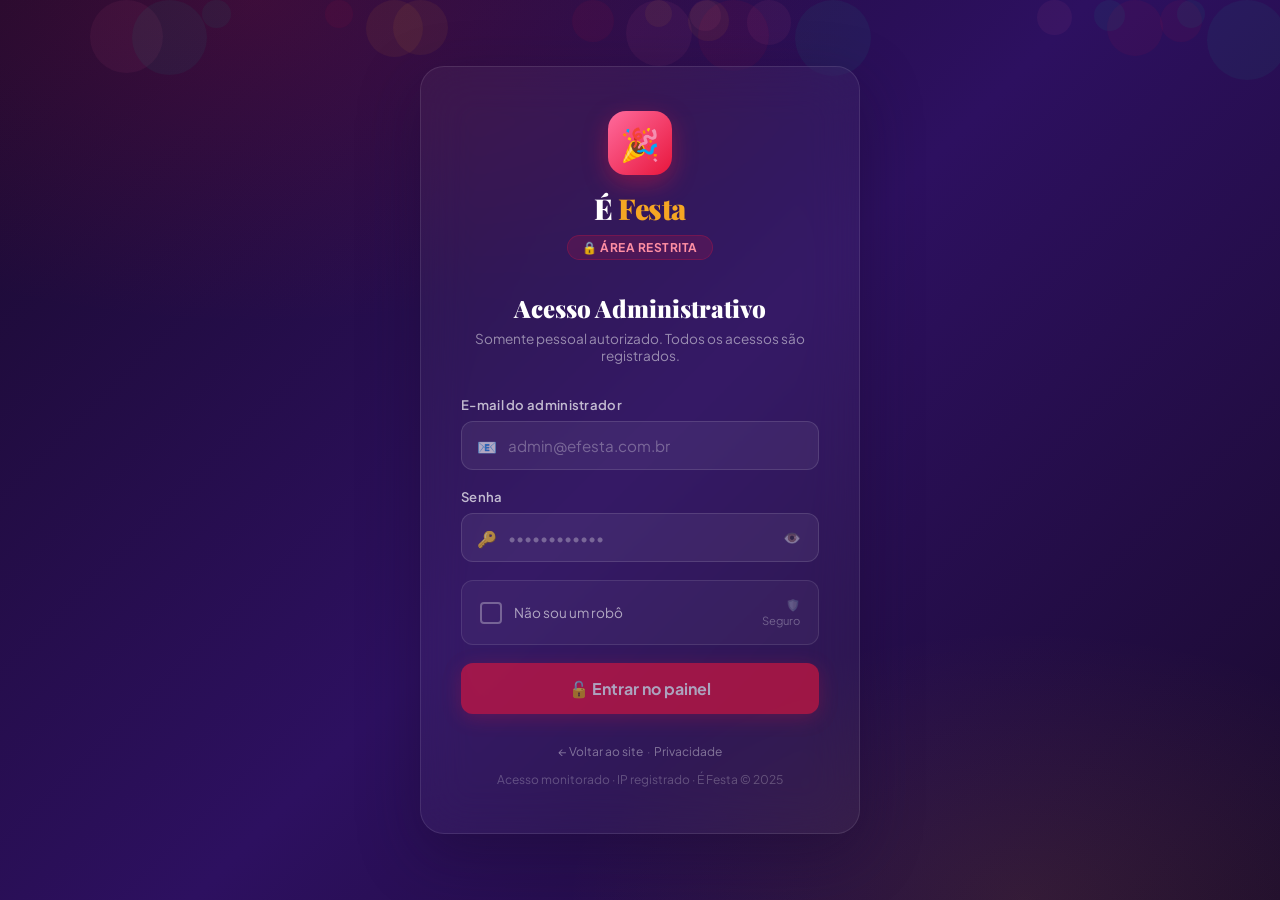
==== commit dcef9a2e: "Add meta tags for robots and session guard script" ====
--- a/admin/index.html
+++ b/admin/index.html
@@ -2,6 +2,8 @@
 <html lang="pt-BR">
 <head>
   <meta charset="UTF-8">
+  <meta name="robots" content="noindex, nofollow">
+  <script src="session-guard.js"></script>
   <meta name="viewport" content="width=device-width, initial-scale=1.0">
   <title>Painel Administrativo — É Festa</title>
   <link rel="stylesheet" href="../css/style.css">
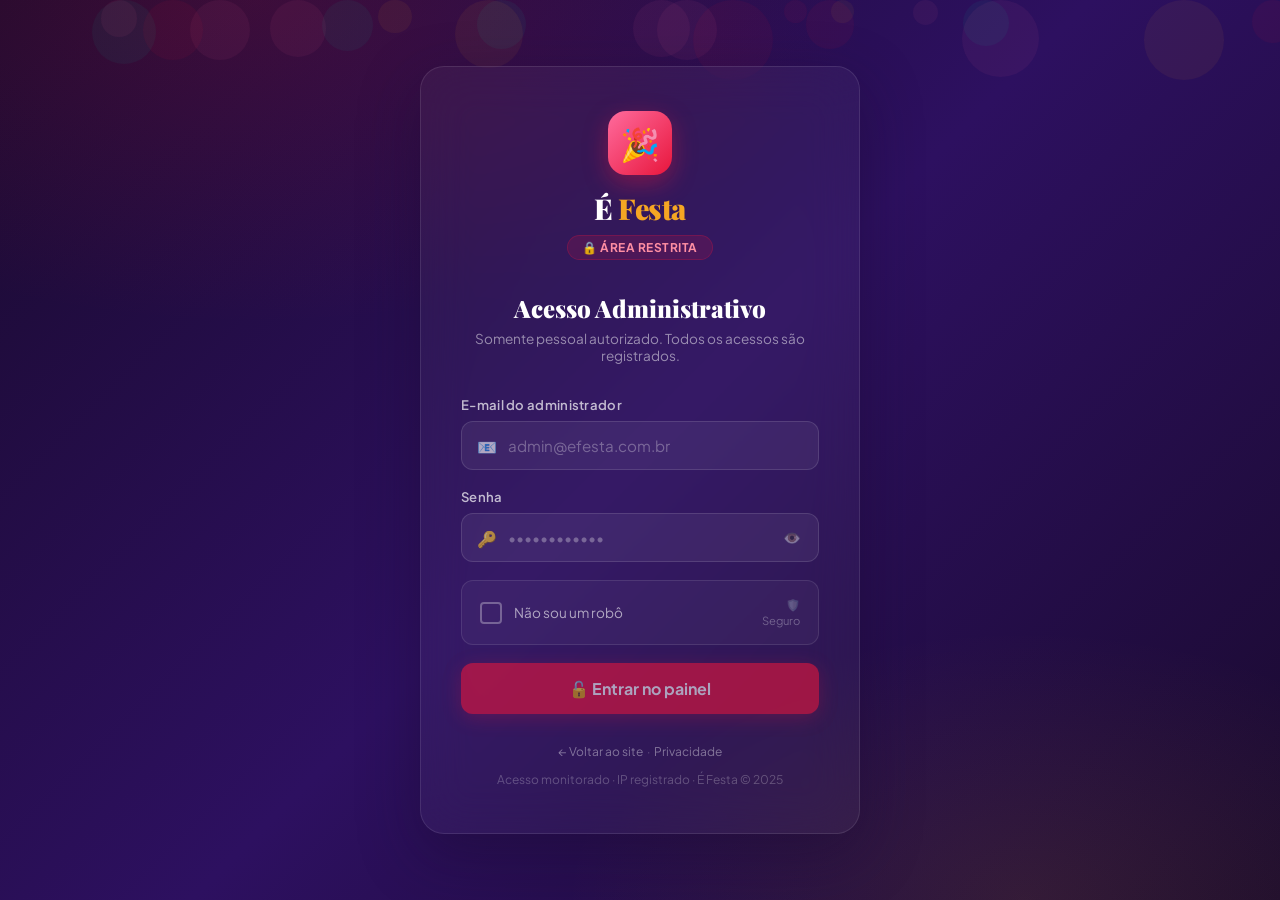
==== commit 23f6ffd9: "Add logout button to admin index page Added a logout button to the admin panel." ====
--- a/admin/index.html
+++ b/admin/index.html
@@ -167,7 +167,20 @@
         <div style="font-size:0.72rem;color:rgba(255,255,255,0.4);">admin@efesta.com.br</div>
       </div>
     </div>
-    <a href="../index.html" style="display:block;margin-top:12px;font-size:0.8rem;color:rgba(255,255,255,0.4);">← Voltar ao site</a>
+    <a href="../index.html" style="...">← Voltar ao site</a>
+<button onclick="adminLogout()" style="
+  background: rgba(232,22,60,0.15);
+  color: #ff8fa3;
+  border: 1px solid rgba(232,22,60,0.3);
+  border-radius: 8px;
+  padding: 8px 16px;
+  cursor: pointer;
+  font-size: 0.82rem;
+  font-family: inherit;
+  margin-top: 8px;
+  width: 100%;
+">🚪 Sair do painel</button>
+```
   </div>
 </aside>
 
